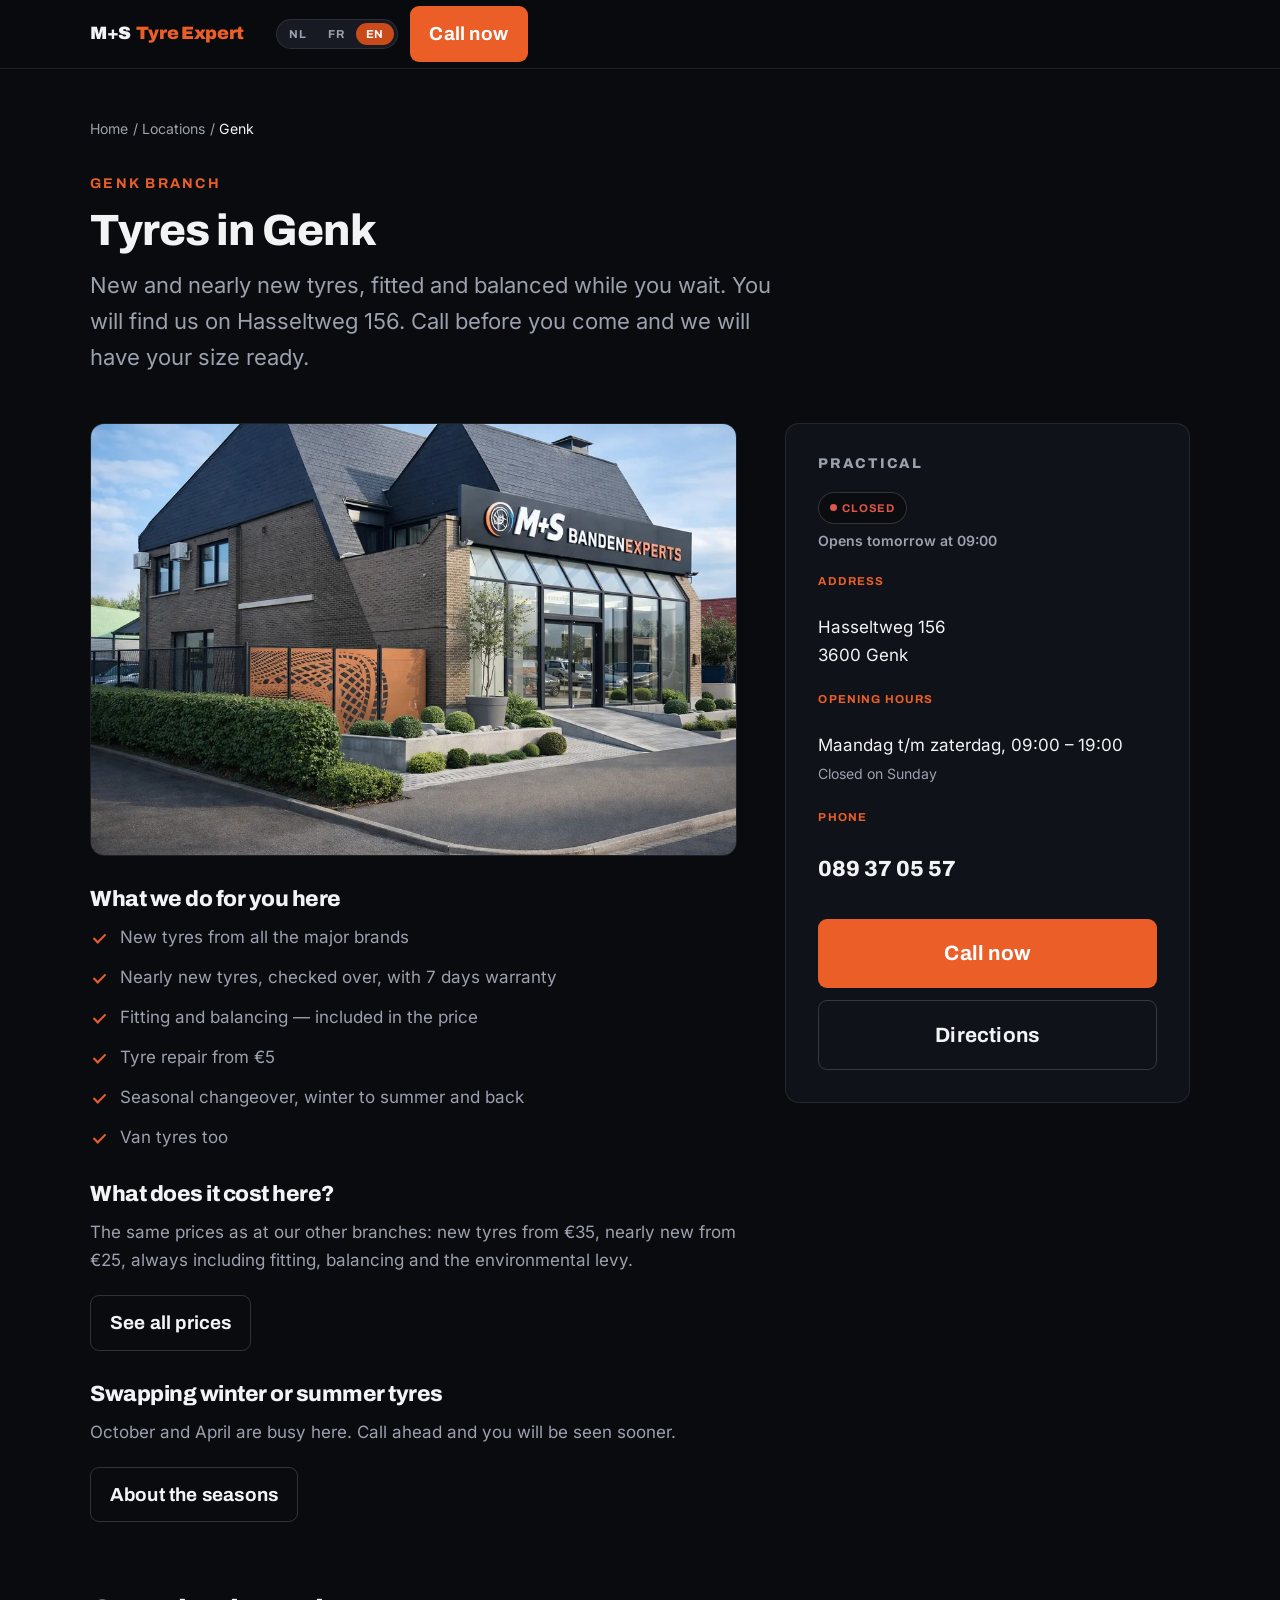
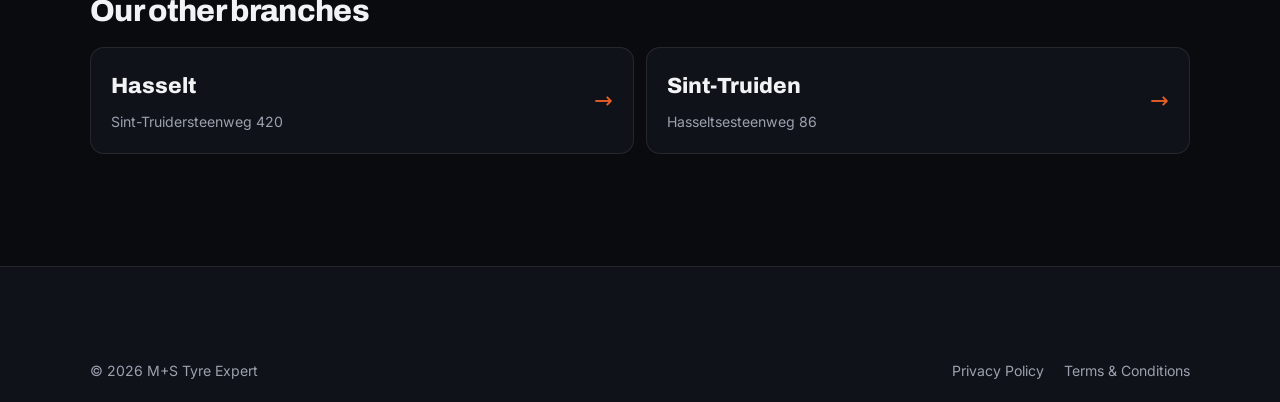
==== vestigingen/genk/index.html @ d424d013 "Vernieuwde site live zetten Vervangt de oude eenpagina-site door de versie die in de testrepo is opg" ====
<!DOCTYPE html>
<html lang="nl">
<head>
<meta charset="UTF-8">
<meta name="viewport" content="width=device-width, initial-scale=1">

<title>Banden Genk | M+S Tyre Expert, Hasseltweg 156</title>
<meta name="description" content="Banden in Genk aan de Hasseltweg 156. Nieuwe en occasiebanden vanaf €25, incl. montage en balanceren. Ma-za 09:00-19:00. Bel 089 37 05 57.">
<link rel="canonical" href="https://mstyreexperts.com/vestigingen/genk/">
<meta name="theme-color" content="#0A0B0F">

<meta property="og:type" content="website">
<meta property="og:locale" content="nl_BE">
<meta property="og:title" content="Banden Genk | M+S Tyre Expert, Hasseltweg 156">
<meta property="og:description" content="Banden in Genk aan de Hasseltweg 156. Nieuwe en occasiebanden vanaf €25, incl. montage en balanceren. Ma-za 09:00-19:00. Bel 089 37 05 57.">
<meta property="og:url" content="https://mstyreexperts.com/vestigingen/genk/">
<meta property="og:image" content="https://mstyreexperts.com/images/genk-1024.jpg">
<meta property="og:image:width" content="1024">

<link rel="icon" href="../../favicon.ico" sizes="48x48">
<link rel="icon" href="../../favicon.svg" type="image/svg+xml">
<link rel="apple-touch-icon" href="../../apple-touch-icon.png">
<link rel="preload" as="font" type="font/woff2" href="../../fonts/archivo-latin.woff2" crossorigin>
<link rel="preload" as="font" type="font/woff2" href="../../fonts/inter-latin.woff2" crossorigin>
<link rel="stylesheet" href="../../fonts.css">
<link rel="stylesheet" href="../../style.css">
</head>
<body class="legal-page" data-branch="genk">

<a class="skip-link" href="#main" data-i18n="skip_link">Naar hoofdinhoud</a>

<header class="site-header scrolled">
  <div class="wrap header-inner">
    <a href="../../index.html" class="brand" aria-label="M+S Tyre Expert">
      <span class="brand-mark">M+S</span>
      <span class="brand-word">Tyre Expert</span>
    </a>
    <div class="header-actions header-actions-legal">
      <div class="lang-switcher" role="group" aria-label="Taal / Langue / Language">
        <button type="button" onclick="changeLanguage('nl')" class="lang-btn active" lang="nl">NL</button>
        <button type="button" onclick="changeLanguage('fr')" class="lang-btn" lang="fr">FR</button>
        <button type="button" onclick="changeLanguage('en')" class="lang-btn" lang="en">EN</button>
      </div>
      <a href="tel:089370557" class="btn btn-primary btn-sm" data-i18n="btn_call_now">Bel nu</a>
    </div>
  </div>
</header>

<main id="main" class="branch-page">
  <div class="wrap">

    <nav class="crumbs" aria-label="Kruimelpad">
      <a href="../../index.html" data-i18n="crumb_home">Home</a>
      <span aria-hidden="true">/</span>
      <a href="../../index.html#vestigingen" data-i18n="crumb_branches">Vestigingen</a>
      <span aria-hidden="true">/</span>
      <span aria-current="page">Genk</span>
    </nav>

    <header class="branch-hero">
      <p class="eyebrow" data-i18n="eyebrow">Vestiging Genk</p>
      <h1 data-i18n="h1">Banden in Genk</h1>
      <p class="branch-lead" data-i18n="lead">Nieuwe en jonge occasiebanden, gemonteerd en gebalanceerd terwijl je wacht. Je vindt ons aan de Hasseltweg 156. Bel even voor je komt, dan ligt je maat klaar.</p>
    </header>

    <div class="branch-layout">

      <div class="branch-main">
        <picture class="branch-photo">
          <source type="image/webp" srcset="../../images/genk-640.webp 640w, ../../images/genk-1024.webp 1024w" sizes="(max-width: 760px) 100vw, 680px">
          <img src="../../images/genk-1024.jpg" alt="Vestiging van M+S Tyre Expert aan de Hasseltweg 156 in Genk" width="1024" height="683" fetchpriority="high" decoding="async">
        </picture>

        <section class="branch-block">
          <h2 data-i18n="what_t">Wat we hier voor je doen</h2>
          <ul class="tick-list">
            <li data-i18n="what_1">Nieuwe banden van alle grote merken</li>
            <li data-i18n="what_2">Jonge occasiebanden, nagekeken, met 7 dagen garantie</li>
            <li data-i18n="what_3">Montage en balanceren — zit in de prijs</li>
            <li data-i18n="what_4">Bandenreparatie vanaf €5</li>
            <li data-i18n="what_5">Seizoenswissel van winter naar zomer en terug</li>
            <li data-i18n="what_6">Ook camionetbanden</li>
          </ul>
        </section>

        <section class="branch-block">
          <h2 data-i18n="prices_t">Wat kost het hier?</h2>
          <p data-i18n="prices_d">Dezelfde prijzen als in onze andere vestigingen: nieuwe banden vanaf €35, jonge occasie vanaf €25, altijd inclusief montage, balanceren en milieubijdrage.</p>
          <a href="../../index.html#prijzen" class="btn btn-ghost btn-sm" data-i18n="prices_btn">Bekijk alle prijzen</a>
        </section>

        <section class="branch-block">
          <h2 data-i18n="season_t">Winter- of zomerbanden wisselen</h2>
          <p data-i18n="season_d">In oktober en april is het hier druk. Bel vooraf en je zit sneller aan de beurt.</p>
          <a href="../../index.html#seizoen" class="btn btn-ghost btn-sm" data-i18n="nav_season_link">Over de seizoenen</a>
        </section>
      </div>

      <aside class="branch-card" data-open="09:00" data-close="19:00">
        <h2 data-i18n="practical">Praktisch</h2>

        <p class="status" data-status><i></i><span data-status-text>Laden…</span></p>
        <p class="branch-when" data-status-detail></p>

        <dl class="branch-facts">
          <dt data-i18n="address_label">Adres</dt>
          <dd><address>Hasseltweg 156<br>3600 Genk</address></dd>

          <dt data-i18n="hours_label_full">Openingstijden</dt>
          <dd>Maandag t/m zaterdag, 09:00 – 19:00<br><span class="muted" data-i18n="closed_sunday">Zondag gesloten</span></dd>

          <dt data-i18n="phone_label">Telefoon</dt>
          <dd><a href="tel:089370557" class="branch-tel">089 37 05 57</a></dd>
        </dl>

        <div class="branch-card-actions">
          <a href="tel:089370557" class="btn btn-primary" data-i18n="btn_call_now">Bel nu</a>
          <a href="https://www.google.com/maps/search/?api=1&query=M+S+AUTOBANDEN+Hasseltweg+156+3600+Genk" target="_blank" rel="noopener" class="btn btn-ghost" data-i18n="route_btn">Route hierheen</a>
        </div>
      </aside>

    </div>

    <section class="branch-others">
      <h2 data-i18n="others_t">Onze andere vestigingen</h2>
      <div class="other-grid">
        <a class="other-branch" href="../hasselt/">
          <span class="other-town">Hasselt</span>
          <span class="other-street">Sint-Truidersteenweg 420</span>
          <span class="other-go" aria-hidden="true">&rarr;</span>
        </a>
        <a class="other-branch" href="../sint-truiden/">
          <span class="other-town">Sint-Truiden</span>
          <span class="other-street">Hasseltsesteenweg 86</span>
          <span class="other-go" aria-hidden="true">&rarr;</span>
        </a>
      </div>
    </section>

  </div>
</main>

<footer class="site-footer">
  <div class="wrap footer-bar">
    <p>© <span id="year">2026</span> M+S Tyre Expert</p>
    <nav class="legal-links" aria-label="Juridisch">
      <a href="../../privacy.html" data-i18n="privacy_link">Privacybeleid</a>
      <a href="../../voorwaarden.html" data-i18n="terms_link">Algemene Voorwaarden</a>
    </nav>
  </div>
</footer>

<script type="application/ld+json">
{
  "@context": "https://schema.org",
  "@graph": [
    {
      "@type": "TireShop",
      "@id": "https://mstyreexperts.com/vestigingen/genk/#shop",
      "name": "M+S Tyre Expert Genk",
      "alternateName": [
        "M+S Bandenexperts Genk"
      ],
      "url": "https://mstyreexperts.com/vestigingen/genk/",
      "image": "https://mstyreexperts.com/images/genk-1024.jpg",
      "telephone": "+3289370557",
      "parentOrganization": {
        "@id": "https://mstyreexperts.com/#org"
      },
      "address": {
        "@type": "PostalAddress",
        "streetAddress": "Hasseltweg 156",
        "postalCode": "3600",
        "addressLocality": "Genk",
        "addressCountry": "BE"
      },
      "openingHoursSpecification": [
        {
          "@type": "OpeningHoursSpecification",
          "dayOfWeek": [
            "Monday",
            "Tuesday",
            "Wednesday",
            "Thursday",
            "Friday",
            "Saturday"
          ],
          "opens": "09:00",
          "closes": "19:00"
        }
      ]
    },
    {
      "@type": "BreadcrumbList",
      "itemListElement": [
        {
          "@type": "ListItem",
          "position": 1,
          "name": "Home",
          "item": "https://mstyreexperts.com/"
        },
        {
          "@type": "ListItem",
          "position": 2,
          "name": "Genk",
          "item": "https://mstyreexperts.com/vestigingen/genk/"
        }
      ]
    }
  ]
}
</script>

<script src="../../vestiging.js" defer></script>
</body>
</html>
---- fonts.css ----
/* Zelf gehost, opgehaald met tools/fetch-fonts.py.
   Zo gaat er geen verzoek — en dus geen IP-adres van een bezoeker —
   naar Google alleen maar om de letters te laden. */

@font-face {
  font-family: 'Inter';
  font-style: normal;
  font-weight: 400 700;
  font-display: swap;
  src: url('fonts/inter-latin-ext.woff2') format('woff2');
  unicode-range: U+0100-02BA, U+02BD-02C5, U+02C7-02CC, U+02CE-02D7, U+02DD-02FF, U+0304, U+0308, U+0329, U+1D00-1DBF, U+1E00-1E9F, U+1EF2-1EFF, U+2020, U+20A0-20AB, U+20AD-20C4, U+2113, U+2C60-2C7F, U+A720-A7FF;
}

@font-face {
  font-family: 'Inter';
  font-style: normal;
  font-weight: 400 700;
  font-display: swap;
  src: url('fonts/inter-latin.woff2') format('woff2');
  unicode-range: U+0000-00FF, U+0131, U+0152-0153, U+02BB-02BC, U+02C6, U+02DA, U+02DC, U+0304, U+0308, U+0329, U+2000-206F, U+20AC, U+2122, U+2191, U+2193, U+2212, U+2215, U+FEFF, U+FFFD;
}

@font-face {
  font-family: 'Archivo';
  font-style: normal;
  font-weight: 600 900;
  font-display: swap;
  src: url('fonts/archivo-latin-ext.woff2') format('woff2');
  unicode-range: U+0100-02BA, U+02BD-02C5, U+02C7-02CC, U+02CE-02D7, U+02DD-02FF, U+0304, U+0308, U+0329, U+1D00-1DBF, U+1E00-1E9F, U+1EF2-1EFF, U+2020, U+20A0-20AB, U+20AD-20C4, U+2113, U+2C60-2C7F, U+A720-A7FF;
}

@font-face {
  font-family: 'Archivo';
  font-style: normal;
  font-weight: 600 900;
  font-display: swap;
  src: url('fonts/archivo-latin.woff2') format('woff2');
  unicode-range: U+0000-00FF, U+0131, U+0152-0153, U+02BB-02BC, U+02C6, U+02DA, U+02DC, U+0304, U+0308, U+0329, U+2000-206F, U+20AC, U+2122, U+2191, U+2193, U+2212, U+2215, U+FEFF, U+FFFD;
}
---- style.css ----
/* =========================================================================
   M+S Tyre Expert
   Opbouw: 1 tokens  2 basis  3 hulpklassen  4 knoppen  5 header
           6 hero  7 usp  8 secties  9 vestigingen  10 prijzen
           11 merken  12 cta  13 footer  14 belbalk  15 modals
   ========================================================================= */

/* 1 ----------------------------------------------------------- tokens --- */
:root {
  /* kleuren */
  --bg:        #0A0B0F;
  --bg-2:      #101219;
  --bg-3:      #171A23;
  --line:      rgba(255, 255, 255, 0.09);
  --line-str:  rgba(255, 255, 255, 0.16);
  --text:      #F2F3F5;
  --muted:     #9BA1AE;
  --brand:     #EB5E28;
  --brand-hi:  #FF7A45;
  --brand-dim: rgba(235, 94, 40, 0.14);
  --brand-deep: #C94A1A;   /* wit hierop haalt 4,69 — voor kleine vlakjes */
  --open:      #35C77E;
  --closed:    #E0564B;

  /* typografie */
  --font-display: 'Archivo', system-ui, -apple-system, sans-serif;
  --font-body:    'Inter', system-ui, -apple-system, sans-serif;

  --step--1: clamp(0.80rem, 0.77rem + 0.14vw, 0.88rem);
  --step-0:  clamp(0.95rem, 0.91rem + 0.20vw, 1.06rem);
  --step-1:  clamp(1.15rem, 1.07rem + 0.38vw, 1.38rem);
  --step-2:  clamp(1.45rem, 1.29rem + 0.78vw, 1.95rem);
  --step-3:  clamp(1.85rem, 1.55rem + 1.48vw, 2.75rem);
  --step-4:  clamp(2.30rem, 1.75rem + 2.70vw, 4.00rem);

  /* ruimte */
  --sp-1: 0.375rem;
  --sp-2: 0.75rem;
  --sp-3: 1.25rem;
  --sp-4: 2rem;
  --sp-5: 3rem;
  --sp-6: 4.5rem;
  --sp-7: 7rem;

  --wrap: 1180px;
  --gutter: clamp(1.1rem, 4vw, 2.5rem);
  --radius: 14px;
  --radius-sm: 9px;
  --ease: cubic-bezier(0.22, 0.75, 0.3, 1);

  --header-h: 68px;

  /* Knoptekst blijft op of boven 18.66px, zodat wit op oranje
     als grote tekst telt en de contrastnorm haalt. */
  --btn-text: clamp(1.18rem, 1.12rem + 0.22vw, 1.3rem);
}

/* 2 ------------------------------------------------------------ basis --- */
*, *::before, *::after { box-sizing: border-box; }

html {
  scroll-behavior: smooth;
  scroll-padding-top: calc(var(--header-h) + 12px);
  -webkit-text-size-adjust: 100%;
}

body {
  margin: 0;
  background: var(--bg);
  color: var(--text);
  font-family: var(--font-body);
  font-size: var(--step-0);
  line-height: 1.65;
  -webkit-font-smoothing: antialiased;
  overflow-x: hidden;
}

h1, h2, h3 {
  font-family: var(--font-display);
  font-weight: 800;
  line-height: 1.08;
  letter-spacing: -0.022em;
  margin: 0;
  text-wrap: balance;
}

p { margin: 0; }
img, picture, svg { display: block; max-width: 100%; }
img { height: auto; }

a { color: inherit; text-decoration: none; }

ul { margin: 0; padding: 0; list-style: none; }

address { font-style: normal; }

:focus-visible {
  outline: 2px solid var(--brand-hi);
  outline-offset: 3px;
  border-radius: 4px;
}

::selection { background: var(--brand); color: #fff; }

/* 3 ------------------------------------------------------ hulpklassen --- */
.wrap {
  width: 100%;
  max-width: var(--wrap);
  margin-inline: auto;
  padding-inline: var(--gutter);
}

.sr-only {
  position: absolute;
  width: 1px; height: 1px;
  padding: 0; margin: -1px;
  overflow: hidden;
  clip-path: inset(50%);
  white-space: nowrap;
}

.skip-link {
  position: absolute;
  left: var(--sp-3);
  top: -100px;
  z-index: 200;
  background: var(--brand-deep);
  color: #fff;
  padding: 0.7rem 1.1rem;
  border-radius: var(--radius-sm);
  font-weight: 600;
  transition: top 0.2s var(--ease);
}
.skip-link:focus { top: var(--sp-3); }

.eyebrow {
  font-family: var(--font-display);
  font-size: var(--step--1);
  font-weight: 700;
  letter-spacing: 0.16em;
  text-transform: uppercase;
  color: var(--brand);
  margin-bottom: var(--sp-2);
}

/* 4 ---------------------------------------------------------- knoppen --- */
.btn {
  display: inline-flex;
  align-items: center;
  justify-content: center;
  gap: 0.55em;
  padding: 0.8em 1.4em;
  border: 1px solid transparent;
  border-radius: var(--radius-sm);
  font-family: var(--font-display);
  font-size: var(--btn-text);
  font-weight: 700;
  letter-spacing: 0.01em;
  cursor: pointer;
  white-space: nowrap;
  transition: background 0.18s var(--ease), border-color 0.18s var(--ease),
              transform 0.18s var(--ease), color 0.18s var(--ease);
}
.btn:active { transform: translateY(1px); }

.btn .ico { width: 1.05em; height: 1.05em; fill: currentColor; flex: none; }

.btn-primary {
  background: var(--brand);
  color: #fff;
}
.btn-primary:hover { background: var(--brand-hi); }

.btn-ghost {
  background: transparent;
  border-color: var(--line-str);
  color: var(--text);
}
.btn-ghost:hover { border-color: var(--text); background: rgba(255,255,255,0.05); }

.btn-whatsapp { background: #25D366; color: #06301A; }
.btn-whatsapp:hover { background: #3BE57B; }

.btn-lg { padding: 0.9em 1.7em; font-size: clamp(1.25rem, 1.15rem + 0.4vw, 1.45rem); }
.btn-sm { padding: 0.6em 1em; font-size: 1.18rem; }

/* 5 ----------------------------------------------------------- header --- */
.site-header {
  position: sticky;
  top: 0;
  z-index: 100;
  background: rgba(10, 11, 15, 0.72);
  backdrop-filter: blur(14px);
  -webkit-backdrop-filter: blur(14px);
  border-bottom: 1px solid transparent;
  transition: background 0.25s var(--ease), border-color 0.25s var(--ease);
}
.site-header.scrolled {
  background: rgba(10, 11, 15, 0.94);
  border-bottom-color: var(--line);
}

.header-inner {
  height: var(--header-h);
  display: flex;
  align-items: center;
  gap: var(--sp-3);
}

.brand {
  font-family: var(--font-display);
  font-weight: 900;
  font-size: 1.12rem;
  letter-spacing: -0.02em;
  display: flex;
  align-items: baseline;
  gap: 0.4ch;
  flex: none;
}
.brand-mark { color: var(--text); }
.brand-word { color: var(--brand); }

.site-nav {
  display: none;
  margin-left: auto;
  gap: var(--sp-4);
  font-size: var(--step--1);
  font-weight: 500;
}
.site-nav a {
  color: var(--muted);
  position: relative;
  padding-block: 0.4rem;
  transition: color 0.18s var(--ease);
}
.site-nav a::after {
  content: '';
  position: absolute;
  left: 0; right: 0; bottom: 0;
  height: 2px;
  background: var(--brand);
  transform: scaleX(0);
  transform-origin: left;
  transition: transform 0.22s var(--ease);
}
.site-nav a:hover { color: var(--text); }
.site-nav a:hover::after,
.site-nav a.current::after { transform: scaleX(1); }
.site-nav a.current { color: var(--text); }

.header-actions {
  display: none;
  align-items: center;
  gap: var(--sp-2);
  margin-left: var(--sp-2);
}

.lang-switcher {
  display: flex;
  gap: 2px;
  padding: 3px;
  background: var(--bg-3);
  border: 1px solid var(--line);
  border-radius: 999px;
}
.lang-btn {
  appearance: none;
  border: 0;
  background: transparent;
  color: var(--muted);
  font-family: var(--font-display);
  font-size: 0.72rem;
  font-weight: 700;
  letter-spacing: 0.06em;
  padding: 0.32rem 0.6rem;
  border-radius: 999px;
  cursor: pointer;
  transition: background 0.18s var(--ease), color 0.18s var(--ease);
}
.lang-btn:hover { color: var(--text); }
.lang-btn.active { background: var(--brand-deep); color: #fff; }

.nav-toggle {
  margin-left: auto;
  width: 42px; height: 42px;
  display: grid;
  place-content: center;
  gap: 5px;
  background: transparent;
  border: 1px solid var(--line);
  border-radius: var(--radius-sm);
  cursor: pointer;
}
.nav-toggle span {
  display: block;
  width: 18px; height: 2px;
  background: var(--text);
  transition: transform 0.22s var(--ease), opacity 0.18s var(--ease);
}
.nav-toggle[aria-expanded="true"] span:nth-child(1) { transform: translateY(7px) rotate(45deg); }
.nav-toggle[aria-expanded="true"] span:nth-child(2) { opacity: 0; }
.nav-toggle[aria-expanded="true"] span:nth-child(3) { transform: translateY(-7px) rotate(-45deg); }

.mobile-nav {
  display: grid;
  grid-template-rows: 0fr;
  background: var(--bg-2);
  transition: grid-template-rows 0.3s var(--ease);
}
.mobile-nav.open { grid-template-rows: 1fr; border-top: 1px solid var(--line); }
.mobile-nav-inner { min-height: 0; overflow: hidden; }
.mobile-lang {
  margin: var(--sp-3) var(--gutter);
  width: max-content;
}
.mobile-lang .lang-btn { padding: 0.45rem 0.9rem; font-size: 0.8rem; }
.mobile-nav a {
  display: block;
  padding: 0.95rem var(--gutter);
  border-bottom: 1px solid var(--line);
  font-family: var(--font-display);
  font-weight: 600;
}
.mobile-nav a:last-child { border-bottom: 0; }

/* 6 ------------------------------------------------------------- hero --- */
.hero {
  position: relative;
  isolation: isolate;
  min-height: min(86svh, 760px);
  display: flex;
  align-items: flex-end;
  padding-block: var(--sp-6) var(--sp-6);
  margin-top: calc(var(--header-h) * -1);
  padding-top: calc(var(--header-h) + var(--sp-5));
}
.hero-img { position: absolute; inset: 0; z-index: -2; }
.hero-img img { width: 100%; height: 100%; object-fit: cover; }
.hero::after {
  content: '';
  position: absolute;
  inset: 0;
  z-index: -1;
  background:
    linear-gradient(to bottom, rgba(10,11,15,0.78) 0%, rgba(10,11,15,0.52) 38%, rgba(10,11,15,0.92) 82%, var(--bg) 100%),
    linear-gradient(to right, rgba(10,11,15,0.85) 0%, rgba(10,11,15,0.1) 70%);
}

.hero-inner { max-width: 760px; }

.hero-title {
  /* De kop noemt twee soorten banden en wordt daardoor lang. Op een
     telefoon iets kleiner, anders duwt hij de rest uit beeld. */
  font-size: clamp(1.95rem, 1.35rem + 2.9vw, 4rem);
  font-weight: 900;
  letter-spacing: -0.03em;
  margin-bottom: var(--sp-3);
}
.hero-title span, .hero-title em { display: block; font-style: normal; }
.hero-title em { color: var(--brand); }

.hero-sub {
  font-size: var(--step-1);
  color: rgba(255,255,255,0.82);
  max-width: 54ch;
  margin-bottom: var(--sp-4);
}

.hero-cta {
  display: flex;
  flex-wrap: wrap;
  gap: var(--sp-2);
  margin-bottom: var(--sp-5);
}
/* op smalle schermen even breed, anders ogen ze scheef */
@media (max-width: 479px) {
  .hero-cta .btn { flex: 1 1 100%; }
}

.hero-trust {
  display: flex;
  flex-wrap: wrap;
  gap: var(--sp-2) var(--sp-4);
  padding-top: var(--sp-3);
  border-top: 1px solid var(--line-str);
  font-size: var(--step--1);
  color: var(--muted);
}
.hero-trust li { display: flex; align-items: baseline; gap: 0.5ch; }
.hero-trust strong {
  font-family: var(--font-display);
  color: var(--text);
  font-size: var(--step-0);
}

/* 7 -------------------------------------------------------------- usp --- */
.usp-strip {
  background: var(--bg-2);
  border-block: 1px solid var(--line);
  padding-block: var(--sp-5);
}
.usp-grid {
  display: grid;
  gap: var(--sp-4);
}
.usp svg {
  width: 26px; height: 26px;
  fill: none;
  stroke: var(--brand);
  stroke-width: 1.6;
  stroke-linecap: round;
  stroke-linejoin: round;
  margin-bottom: var(--sp-2);
}
.usp h2 { font-size: var(--step-1); margin-bottom: 0.4rem; }
.usp p { color: var(--muted); font-size: var(--step--1); }

/* 8 ---------------------------------------------------------- secties --- */
.section { padding-block: var(--sp-7); }
.section-alt { background: var(--bg-2); border-block: 1px solid var(--line); }

.section-head {
  max-width: 62ch;
  margin-bottom: var(--sp-5);
}
.section-title { font-size: var(--step-3); margin-bottom: var(--sp-2); }
.section-lead { color: var(--muted); font-size: var(--step-1); }

/* 9 ------------------------------------------------------- vestigingen --- */
.branch-grid {
  display: grid;
  gap: var(--sp-3);
}

.branch {
  background: var(--bg-2);
  border: 1px solid var(--line);
  border-radius: var(--radius);
  overflow: hidden;
  display: flex;
  flex-direction: column;
  transition: border-color 0.22s var(--ease), transform 0.22s var(--ease);
}
.branch:hover { border-color: var(--line-str); transform: translateY(-3px); }

.branch-media { position: relative; aspect-ratio: 3 / 2; }
.branch-media img { width: 100%; height: 100%; object-fit: cover; }

.status {
  position: absolute;
  top: var(--sp-2);
  left: var(--sp-2);
  display: inline-flex;
  align-items: center;
  gap: 0.45em;
  padding: 0.35rem 0.7rem;
  border-radius: 999px;
  background: rgba(10, 11, 15, 0.82);
  backdrop-filter: blur(8px);
  -webkit-backdrop-filter: blur(8px);
  border: 1px solid var(--line-str);
  font-family: var(--font-display);
  font-size: 0.7rem;
  font-weight: 700;
  letter-spacing: 0.08em;
  text-transform: uppercase;
}
.status i {
  width: 7px; height: 7px;
  border-radius: 50%;
  background: var(--muted);
  flex: none;
}
.status.is-open i { background: var(--open); box-shadow: 0 0 0 3px rgba(53,199,126,0.22); }
.status.is-open { color: var(--open); }
.status.is-closed i { background: var(--closed); }
.status.is-closed { color: var(--closed); }

.branch-body {
  padding: var(--sp-3);
  display: flex;
  flex-direction: column;
  gap: 0.3rem;
  flex: 1;
}
.branch-body h3 { font-size: var(--step-2); }
.branch-body address { color: var(--muted); font-size: var(--step--1); }
.branch-hours { color: var(--muted); font-size: var(--step--1); }
.branch-phone {
  font-family: var(--font-display);
  font-weight: 700;
  font-size: var(--step-1);
  margin-block: 0.2rem;
}
.branch-phone a:hover { color: var(--brand); }
.branch-actions {
  display: flex;
  gap: var(--sp-1);
  margin-top: auto;
  padding-top: var(--sp-3);
}
.branch-actions .btn { flex: 1; }

/* 10 ---------------------------------------------------------- prijzen --- */
.price-card {
  background: var(--bg);
  border: 1px solid var(--line);
  border-radius: var(--radius);
  overflow: hidden;
}

.tabs { display: flex; border-bottom: 1px solid var(--line); }
.tab {
  flex: 1;
  appearance: none;
  background: transparent;
  border: 0;
  border-bottom: 2px solid transparent;
  color: var(--muted);
  font-family: var(--font-display);
  font-size: var(--step-0);
  font-weight: 700;
  padding: 1rem 0.75rem;
  cursor: pointer;
  transition: color 0.18s var(--ease), border-color 0.18s var(--ease), background 0.18s var(--ease);
}
.tab:hover { color: var(--text); background: rgba(255,255,255,0.03); }
.tab.active { color: var(--text); border-bottom-color: var(--brand); }

.panel { padding: var(--sp-3) var(--sp-4) var(--sp-4); }
.panel[hidden] { display: none; }

.price-table { width: 100%; border-collapse: collapse; }
.price-table th {
  text-align: left;
  font-family: var(--font-display);
  font-size: var(--step--1);
  font-weight: 700;
  letter-spacing: 0.1em;
  text-transform: uppercase;
  color: var(--muted);
  padding: 0.7rem 0;
  border-bottom: 1px solid var(--line);
}
.price-table th:last-child, .price-table td:last-child { text-align: right; }
.price-table td {
  padding: 0.85rem 0;
  border-bottom: 1px solid var(--line);
  font-variant-numeric: tabular-nums;
}
.price-table tr:last-child td { border-bottom: 0; }
.price-table td:last-child {
  font-family: var(--font-display);
  font-weight: 800;
  font-size: var(--step-1);
  color: var(--brand);
}

.price-note {
  margin-top: var(--sp-3);
  padding: 0.8rem 1rem;
  background: var(--brand-dim);
  border-left: 3px solid var(--brand);
  border-radius: 0 var(--radius-sm) var(--radius-sm) 0;
  font-size: var(--step--1);
  font-weight: 500;
}

.price-foot {
  padding: var(--sp-3) var(--sp-4);
  border-top: 1px solid var(--line);
  background: var(--bg-3);
  font-size: var(--step--1);
  color: var(--muted);
  display: grid;
  gap: 0.25rem;
}
.price-foot .accent { color: var(--brand); font-weight: 600; }

/* 11 ----------------------------------------------------------- merken --- */
.brand-row {
  display: grid;
  grid-template-columns: repeat(2, 1fr);
  gap: 1px;
  background: var(--line);
  border: 1px solid var(--line);
  border-radius: var(--radius);
  overflow: hidden;
}
.brand-row li {
  background: var(--bg);
  padding: var(--sp-5) var(--sp-2);
  text-align: center;
  font-family: var(--font-display);
  font-weight: 700;
  font-size: var(--step-0);
  letter-spacing: 0.1em;
  text-transform: uppercase;
  color: var(--muted);
  transition: color 0.2s var(--ease), background 0.2s var(--ease);
}
.brand-row li:hover { color: var(--text); background: var(--bg-3); }

/* 12 -------------------------------------------------------------- cta --- */
.cta-band {
  padding-block: var(--sp-7);
  background:
    radial-gradient(90% 130% at 50% 0%, rgba(235,94,40,0.17) 0%, transparent 62%),
    var(--bg);
  border-top: 1px solid var(--line);
  text-align: center;
}
.cta-inner { display: grid; justify-items: center; gap: var(--sp-3); }
.cta-band h2 { font-size: var(--step-3); }
.cta-band p { color: var(--muted); font-size: var(--step-1); max-width: 48ch; }
.cta-actions { display: flex; flex-wrap: wrap; gap: var(--sp-2); justify-content: center; }
.cta-hours { font-size: var(--step--1) !important; color: var(--muted); }

/* 13 ----------------------------------------------------------- footer --- */
.site-footer {
  background: var(--bg-2);
  border-top: 1px solid var(--line);
  padding-top: var(--sp-6);
  font-size: var(--step--1);
}
.footer-grid {
  display: grid;
  gap: var(--sp-5);
  padding-bottom: var(--sp-5);
}
.footer-brand .brand-mark,
.footer-brand .brand-word {
  font-family: var(--font-display);
  font-weight: 900;
  font-size: 1.2rem;
}
.footer-brand .about {
  color: var(--muted);
  margin-top: var(--sp-2);
  max-width: 44ch;
}
.footer-col h2 {
  font-size: var(--step--1);
  letter-spacing: 0.12em;
  text-transform: uppercase;
  color: var(--brand);
  margin-bottom: var(--sp-2);
}
.footer-col li { color: var(--muted); padding-block: 0.22rem; }
.footer-col a:hover { color: var(--text); }

.footer-bar {
  display: flex;
  flex-wrap: wrap;
  gap: var(--sp-2) var(--sp-3);
  justify-content: space-between;
  align-items: center;
  padding-block: var(--sp-3);
  border-top: 1px solid var(--line);
  color: var(--muted);
}
.legal { display: flex; flex-wrap: wrap; gap: var(--sp-3); }
.legal a:hover { color: var(--brand); }

/* 14 --------------------------------------------------------- belbalk --- */
.call-bar {
  position: fixed;
  left: 0; right: 0; bottom: 0;
  z-index: 90;
  display: flex;
  gap: var(--sp-2);
  padding: 0.7rem var(--gutter) calc(0.7rem + env(safe-area-inset-bottom));
  background: rgba(10, 11, 15, 0.92);
  backdrop-filter: blur(14px);
  -webkit-backdrop-filter: blur(14px);
  border-top: 1px solid var(--line);
}
.call-bar .btn-primary { flex: 1; }
.call-bar .btn-whatsapp { width: 54px; padding-inline: 0; }
.call-bar .ico { width: 1.25em; height: 1.25em; }

@media (min-width: 900px) {
  .price-layout { grid-template-columns: minmax(0, 1.45fr) minmax(0, 1fr); gap: var(--sp-4); }
}

/* maatkiezer: van velgmaat naar prijs in één tik */
.finder {
  padding: var(--sp-3) var(--sp-4);
  border-bottom: 1px solid var(--line);
  background: var(--bg-3);
}
.finder-q {
  font-family: var(--font-display);
  font-weight: 700;
  font-size: var(--step-0);
  margin-bottom: var(--sp-2);
}
.finder-sizes {
  display: flex;
  flex-wrap: wrap;
  gap: 6px;
}
.size-btn {
  appearance: none;
  display: inline-flex;
  align-items: center;
  justify-content: center;
  min-width: 3.1rem;
  padding: 0.5rem 0.6rem;
  background: var(--bg);
  border: 1px solid var(--line-str);
  border-radius: var(--radius-sm);
  color: var(--text);
  font-family: var(--font-display);
  font-size: var(--step--1);
  font-weight: 700;
  font-variant-numeric: tabular-nums;
  cursor: pointer;
  transition: background 0.16s var(--ease), border-color 0.16s var(--ease), color 0.16s var(--ease);
}
.size-btn:hover { border-color: var(--text); }
.size-btn[aria-pressed="true"] {
  background: var(--brand);
  border-color: var(--brand);
  color: #fff;
}

.finder-out:empty { display: none; }
.finder-out {
  margin-top: var(--sp-3);
  display: flex;
  flex-wrap: wrap;
  gap: var(--sp-2);
}
.finder-result {
  flex: 1 1 8rem;
  padding: 0.7rem 0.9rem;
  background: var(--bg);
  border: 1px solid var(--line);
  border-left: 3px solid var(--brand);
  border-radius: 0 var(--radius-sm) var(--radius-sm) 0;
}
.finder-result .lbl {
  display: block;
  font-size: 0.72rem;
  letter-spacing: 0.1em;
  text-transform: uppercase;
  color: var(--muted);
  margin-bottom: 0.15rem;
}
.finder-result .val {
  font-family: var(--font-display);
  font-weight: 800;
  font-size: var(--step-2);
  color: var(--brand);
  font-variant-numeric: tabular-nums;
}
.finder-result .val.none {
  font-size: var(--step--1);
  font-weight: 600;
  color: var(--muted);
}

/* 17 ------------------------------------------------- maat uitleggen --- */
.size-help {
  padding: var(--sp-4);
  background: var(--bg);
  border: 1px solid var(--line);
  border-radius: var(--radius);
}
.size-help h3 { font-size: var(--step-1); margin-bottom: var(--sp-2); }
.size-lead { color: var(--muted); font-size: var(--step--1); margin-bottom: var(--sp-3); }

.size-code {
  font-family: var(--font-display);
  font-weight: 900;
  font-size: clamp(1.6rem, 6vw, 2.2rem);
  letter-spacing: -0.01em;
  text-align: center;
  padding: var(--sp-3) var(--sp-2);
  background: var(--bg-3);
  border: 1px solid var(--line);
  border-radius: var(--radius-sm);
  margin-bottom: var(--sp-3);
}
.sc-sep { color: var(--muted); margin-inline: 0.15em; }
.sc-w { color: #6FB1FF; }
.sc-h { color: #FFC24D; }
.sc-r { color: var(--brand); }

.size-legend { display: grid; gap: var(--sp-2); margin: 0 0 var(--sp-3); }
.size-legend > div { display: flex; gap: var(--sp-2); align-items: baseline; }
.size-legend dt {
  font-family: var(--font-display);
  font-weight: 800;
  font-variant-numeric: tabular-nums;
  min-width: 2.6ch;
  flex: none;
}
.size-legend dd { margin: 0; color: var(--muted); font-size: var(--step--1); }

.size-note { color: var(--muted); font-size: var(--step--1); margin-bottom: var(--sp-3); }

/* 18 ---------------------------------------------------------- vragen --- */
.faq { margin-top: var(--sp-6); max-width: 820px; }
.faq-title { font-size: var(--step-2); margin-bottom: var(--sp-3); }

.faq-item {
  border-bottom: 1px solid var(--line);
}
.faq-item summary {
  display: flex;
  align-items: center;
  justify-content: space-between;
  gap: var(--sp-2);
  padding: 1.05rem 0;
  cursor: pointer;
  list-style: none;
  font-family: var(--font-display);
  font-weight: 600;
  font-size: var(--step-0);
  transition: color 0.16s var(--ease);
}
.faq-item summary::-webkit-details-marker { display: none; }
.faq-item summary::after {
  content: '';
  width: 10px; height: 10px;
  flex: none;
  border-right: 2px solid var(--brand);
  border-bottom: 2px solid var(--brand);
  transform: rotate(45deg) translate(-2px, -2px);
  transition: transform 0.22s var(--ease);
}
.faq-item[open] summary::after { transform: rotate(-135deg) translate(-3px, -3px); }
.faq-item summary:hover { color: var(--brand); }
.faq-item p {
  padding-bottom: 1.1rem;
  color: var(--muted);
  max-width: 68ch;
}

/* 19 ------------------------------------------------ terug naar boven --- */
.to-top {
  position: fixed;
  right: var(--gutter);
  bottom: var(--gutter);
  z-index: 80;
  width: 44px; height: 44px;
  display: grid;
  place-content: center;
  background: var(--bg-3);
  border: 1px solid var(--line-str);
  border-radius: 50%;
  cursor: pointer;
  opacity: 0;
  visibility: hidden;
  transform: translateY(8px);
  transition: opacity 0.25s var(--ease), transform 0.25s var(--ease), visibility 0.25s;
}
.to-top.show { opacity: 1; visibility: visible; transform: none; }
.to-top:hover { border-color: var(--brand); }
.to-top svg {
  width: 18px; height: 18px;
  fill: none;
  stroke: var(--text);
  stroke-width: 2;
  stroke-linecap: round;
  stroke-linejoin: round;
}
/* Op mobiel staat de belbalk al in die hoek; een tweede zwevende knop
   dekt daar de prijstabs af. Bellen wint. */
@media (max-width: 899px) { .to-top { display: none; } }

/* 20 ------------------------------------------- openingsdetail op kaart --- */
.branch-when {
  font-size: var(--step--1);
  font-weight: 600;
  min-height: 1.2em;
}
.branch-when.is-open { color: var(--open); }
.branch-when.is-closed { color: var(--muted); }

/* 21 ------------------------------------------ rustig in beeld komen --- */
.reveal {
  opacity: 0;
  transform: translateY(14px);
  transition: opacity 0.5s var(--ease), transform 0.5s var(--ease);
}
.reveal.in { opacity: 1; transform: none; }
@media (prefers-reduced-motion: reduce) {
  .reveal { opacity: 1; transform: none; transition: none; }
}

/* 22 ------------------------------------------- juridische pagina's --- */
.legal-page { padding-bottom: 0; }
.legal-page .site-header { position: sticky; }
.header-actions-legal { display: flex; }

.legal { padding-block: var(--sp-6) var(--sp-7); }

.legal-wrap {
  display: grid;
  gap: var(--sp-5);
  align-items: start;
}
@media (min-width: 960px) {
  .legal-wrap { grid-template-columns: minmax(0, 1fr) 240px; gap: var(--sp-6); }
  .legal-toc { order: 2; position: sticky; top: calc(var(--header-h) + var(--sp-3)); }
  .legal-body { order: 1; }
}

.legal-body { max-width: 68ch; }
.legal-body h1 {
  font-size: var(--step-3);
  margin-bottom: var(--sp-3);
}
.legal-lead {
  font-size: var(--step-1);
  color: var(--muted);
  margin-bottom: var(--sp-2);
}
.legal-updated {
  font-size: var(--step--1);
  color: var(--muted);
  padding-bottom: var(--sp-4);
  border-bottom: 1px solid var(--line);
  margin-bottom: var(--sp-4);
}

.legal-section { scroll-margin-top: calc(var(--header-h) + 20px); }
.legal-section + .legal-section { margin-top: var(--sp-5); }
.legal-section h2 {
  display: flex;
  align-items: baseline;
  gap: 0.7ch;
  font-size: var(--step-1);
  margin-bottom: var(--sp-2);
}
.legal-num {
  font-size: var(--step--1);
  color: var(--brand);
  font-variant-numeric: tabular-nums;
  flex: none;
}
.legal-section p { margin-bottom: var(--sp-2); color: var(--muted); }
.legal-section p:last-child { margin-bottom: 0; }
.legal-section strong { color: var(--text); font-weight: 600; }
.legal-section a {
  color: var(--brand);
  text-decoration: underline;
  text-underline-offset: 2px;
}
.legal-section a:hover { color: var(--brand-hi); }
.legal-section ul {
  display: grid;
  gap: var(--sp-2);
  margin-bottom: var(--sp-2);
}
.legal-section li {
  position: relative;
  padding-left: 1.3rem;
  color: var(--muted);
}
.legal-section li::before {
  content: '';
  position: absolute;
  left: 0; top: 0.65em;
  width: 6px; height: 6px;
  border-radius: 50%;
  background: var(--brand);
}

.legal-end {
  margin-top: var(--sp-6);
  padding: var(--sp-4);
  background: var(--bg-2);
  border: 1px solid var(--line);
  border-radius: var(--radius);
  display: flex;
  flex-wrap: wrap;
  gap: var(--sp-3);
  align-items: center;
  justify-content: space-between;
}
.legal-end p { color: var(--muted); margin: 0; }

/* inhoudsopgave */
.legal-toc {
  padding: var(--sp-3);
  background: var(--bg-2);
  border: 1px solid var(--line);
  border-radius: var(--radius);
}
.legal-toc-title {
  font-family: var(--font-display);
  font-size: var(--step--1);
  font-weight: 700;
  letter-spacing: 0.1em;
  text-transform: uppercase;
  color: var(--muted);
  margin-bottom: var(--sp-2);
}
.legal-toc ol {
  list-style: none;
  counter-reset: toc;
  margin: 0; padding: 0;
  display: grid;
  gap: 1px;
}
.legal-toc li { counter-increment: toc; }
.legal-toc a {
  display: block;
  padding: 0.4rem 0.5rem 0.4rem 2rem;
  position: relative;
  font-size: var(--step--1);
  color: var(--muted);
  border-radius: var(--radius-sm);
  transition: color 0.16s var(--ease), background 0.16s var(--ease);
}
.legal-toc a::before {
  content: counter(toc);
  position: absolute;
  left: 0.6rem;
  color: var(--brand);
  font-variant-numeric: tabular-nums;
}
.legal-toc a:hover { color: var(--text); background: rgba(255,255,255,0.04); }
.legal-toc a.current { color: var(--text); background: var(--bg-3); }

/* Merknaam, taalkeuze en de terugknop passen samen niet op een telefoon;
   laat de balk dan over twee regels lopen in plaats van eruit te steken. */
@media (max-width: 620px) {
  .legal-page .header-inner {
    height: auto;
    flex-wrap: wrap;
    padding-block: 0.65rem;
    gap: var(--sp-2);
  }
  .legal-page .brand { flex: 1 1 100%; }
  .header-actions-legal {
    width: 100%;
    margin-left: 0;
    justify-content: space-between;
  }
}

.legal-page .footer-bar { border-top: 0; }
.legal-links { display: flex; flex-wrap: wrap; gap: var(--sp-3); }
.legal-links a:hover { color: var(--brand); }

@media print {
  .legal-toc, .legal-end, .site-header { display: none !important; }
  .legal-body { max-width: none; }
  .legal-section a { color: #000; }
}

/* 23 ---------------------------------------------- pagina niet gevonden --- */
.notfound {
  min-height: 62svh;
  display: grid;
  place-items: center;
  padding-block: var(--sp-6);
}
.notfound-inner { max-width: 54ch; text-align: center; }
.notfound h1 { font-size: var(--step-3); margin-bottom: var(--sp-3); }
.notfound-lead { color: var(--muted); font-size: var(--step-1); margin-bottom: var(--sp-4); }
.notfound-actions {
  display: flex;
  flex-wrap: wrap;
  gap: var(--sp-2);
  justify-content: center;
  margin-bottom: var(--sp-5);
}
.notfound-links {
  display: flex;
  flex-wrap: wrap;
  gap: var(--sp-2) var(--sp-3);
  justify-content: center;
  padding-top: var(--sp-3);
  border-top: 1px solid var(--line);
  font-size: var(--step--1);
}
.notfound-links a { color: var(--muted); }
.notfound-links a:hover { color: var(--brand); text-decoration: underline; }

/* 24 --------------------------------------------------------- seizoen --- */
.season-grid {
  display: grid;
  gap: var(--sp-3);
  margin-bottom: var(--sp-4);
}
@media (min-width: 720px) { .season-grid { grid-template-columns: repeat(3, 1fr); } }

.season {
  padding: var(--sp-4);
  background: var(--bg);
  border: 1px solid var(--line);
  border-radius: var(--radius);
  scroll-margin-top: calc(var(--header-h) + 20px);
  transition: border-color 0.22s var(--ease), transform 0.22s var(--ease);
}
.season:hover { border-color: var(--line-str); transform: translateY(-3px); }

.season-icon {
  width: 42px; height: 42px;
  display: grid;
  place-content: center;
  border-radius: 50%;
  background: var(--brand-dim);
  margin-bottom: var(--sp-3);
}
.season-icon svg {
  width: 22px; height: 22px;
  fill: none;
  stroke: var(--brand);
  stroke-width: 1.7;
  stroke-linecap: round;
  stroke-linejoin: round;
}
.season h3 { font-size: var(--step-1); margin-bottom: 0.2rem; }
.season-when {
  font-size: var(--step--1);
  font-weight: 600;
  color: var(--brand);
  margin-bottom: var(--sp-2);
}
.season p:last-child { color: var(--muted); font-size: var(--step--1); }

.season-note {
  display: flex;
  flex-wrap: wrap;
  align-items: center;
  justify-content: space-between;
  gap: var(--sp-3);
  padding: var(--sp-4);
  background: var(--bg);
  border: 1px solid var(--line);
  border-left: 3px solid var(--brand);
  border-radius: 0 var(--radius) var(--radius) 0;
}
.season-note > div { flex: 1 1 28ch; }
.season-note h3 { font-size: var(--step-1); margin-bottom: 0.3rem; }
.season-note p { color: var(--muted); font-size: var(--step--1); }
.season-legal {
  margin-top: var(--sp-2);
  padding-top: var(--sp-2);
  border-top: 1px solid var(--line);
}

/* 25 ------------------------------------------- vestigingspagina's --- */
.branch-page { padding-block: var(--sp-5) var(--sp-7); }

.crumbs {
  display: flex;
  flex-wrap: wrap;
  gap: 0.5ch;
  font-size: var(--step--1);
  color: var(--muted);
  margin-bottom: var(--sp-4);
}
.crumbs a:hover { color: var(--brand); }
.crumbs [aria-current] { color: var(--text); }

.branch-hero { max-width: 62ch; margin-bottom: var(--sp-5); }
.branch-hero h1 { font-size: var(--step-3); margin-bottom: var(--sp-2); }
.branch-lead { color: var(--muted); font-size: var(--step-1); }

.branch-layout { display: grid; gap: var(--sp-4); align-items: start; }
@media (min-width: 900px) {
  .branch-layout { grid-template-columns: minmax(0, 1.6fr) minmax(0, 1fr); gap: var(--sp-5); }
  .branch-card { position: sticky; top: calc(var(--header-h) + var(--sp-3)); }
}

.branch-photo {
  display: block;
  border-radius: var(--radius);
  overflow: hidden;
  border: 1px solid var(--line);
  margin-bottom: var(--sp-4);
}
.branch-photo img { width: 100%; height: auto; }

.branch-block + .branch-block { margin-top: var(--sp-4); }
.branch-block h2 { font-size: var(--step-1); margin-bottom: var(--sp-2); }
.branch-block p { color: var(--muted); margin-bottom: var(--sp-3); }

.tick-list { display: grid; gap: var(--sp-2); }
.tick-list li {
  position: relative;
  padding-left: 1.9rem;
  color: var(--muted);
}
.tick-list li::before {
  content: '';
  position: absolute;
  left: 0.35rem; top: 0.45em;
  width: 7px; height: 12px;
  border-right: 2px solid var(--brand);
  border-bottom: 2px solid var(--brand);
  transform: rotate(45deg);
}

/* praktische kaart */
.branch-card {
  padding: var(--sp-4);
  background: var(--bg-2);
  border: 1px solid var(--line);
  border-radius: var(--radius);
}
.branch-card h2 {
  font-size: var(--step--1);
  letter-spacing: 0.12em;
  text-transform: uppercase;
  color: var(--muted);
  margin-bottom: var(--sp-3);
}
.branch-card .status { position: static; display: inline-flex; margin-bottom: 0.35rem; }
.branch-card .branch-when { margin-bottom: var(--sp-3); }

.branch-facts { display: grid; gap: var(--sp-3); margin: 0 0 var(--sp-4); }
.branch-facts dt {
  font-family: var(--font-display);
  font-size: 0.72rem;
  font-weight: 700;
  letter-spacing: 0.1em;
  text-transform: uppercase;
  color: var(--brand);
  margin-bottom: 0.2rem;
}
.branch-facts dd { margin: 0; color: var(--text); }
.branch-facts .muted { color: var(--muted); font-size: var(--step--1); }
.branch-tel {
  font-family: var(--font-display);
  font-weight: 800;
  font-size: var(--step-1);
}
.branch-tel:hover { color: var(--brand); }
.branch-card-actions { display: grid; gap: var(--sp-2); }

/* andere vestigingen */
.branch-others { margin-top: var(--sp-6); }
.branch-others h2 { font-size: var(--step-2); margin-bottom: var(--sp-3); }
.other-grid { display: grid; gap: var(--sp-2); }
@media (min-width: 620px) { .other-grid { grid-template-columns: repeat(2, 1fr); } }

.other-branch {
  display: grid;
  grid-template-columns: 1fr auto;
  align-items: center;
  gap: 0.3rem var(--sp-2);
  padding: var(--sp-3);
  background: var(--bg-2);
  border: 1px solid var(--line);
  border-radius: var(--radius);
  transition: border-color 0.18s var(--ease), transform 0.18s var(--ease);
}
.other-branch:hover { border-color: var(--brand); transform: translateX(3px); }
.other-town {
  font-family: var(--font-display);
  font-weight: 800;
  font-size: var(--step-1);
}
.other-street { color: var(--muted); font-size: var(--step--1); grid-column: 1; }
.other-go { grid-row: 1 / 3; grid-column: 2; color: var(--brand); font-size: 1.4rem; }

/* link vanaf de kaarten op de hoofdpagina */
.branch-more {
  display: inline-flex;
  align-items: center;
  gap: 0.4ch;
  margin-top: 0.4rem;
  font-size: var(--step--1);
  font-weight: 600;
  color: var(--brand);
}
.branch-more:hover { text-decoration: underline; }

/* 26 --------------------------------------------------------- reviews --- */
.review-summary {
  display: flex;
  flex-wrap: wrap;          /* op 320px past alles niet op één regel */
  align-items: baseline;
  gap: 0.6ch;
  color: var(--muted);
  font-size: var(--step-0);
  margin-top: var(--sp-2);
}
.review-summary strong {
  font-family: var(--font-display);
  font-size: var(--step-2);
  font-weight: 800;
  color: var(--brand);
}

.review-grid {
  display: grid;
  gap: var(--sp-3);
  margin-bottom: var(--sp-4);
}
@media (min-width: 720px) { .review-grid { grid-template-columns: repeat(auto-fit, minmax(290px, 1fr)); } }

.review {
  margin: 0;
  padding: var(--sp-4);
  background: var(--bg-2);
  border: 1px solid var(--line);
  border-radius: var(--radius);
  display: flex;
  flex-direction: column;
  gap: var(--sp-2);
}
.review-stars { display: flex; gap: 2px; font-size: 1rem; line-height: 1; }
.star { color: var(--line-str); }
.star.on { color: #F5A623; }

.review-text {
  color: var(--text);
  font-size: var(--step-0);
  line-height: 1.6;
  flex: 1;
}
.review-text::before { content: '\201C'; }
.review-text::after { content: '\201D'; }

.review-meta {
  color: var(--muted);
  font-size: var(--step--1);
  font-weight: 500;
  padding-top: var(--sp-2);
  border-top: 1px solid var(--line);
}

.review-sep { color: var(--line-str); margin-inline: 0.7ch; }
.review-readall {
  color: var(--brand);
  font-weight: 600;
  margin-left: 0.8ch;
}
.review-readall:hover { text-decoration: underline; }

/* de kaart waarmee je er zelf een achterlaat */
.review-add {
  background: transparent;
  border-style: dashed;
  border-color: var(--line-str);
}
.review-add:hover { border-color: var(--brand); }
.review-add .star.on { color: var(--line-str); }
.review-add h3 { font-size: var(--step-1); }
.review-add-d { color: var(--muted); font-size: var(--step--1); flex: 1; }
.review-add-links {
  display: flex;
  flex-wrap: wrap;
  gap: var(--sp-1);
  padding-top: var(--sp-2);
  border-top: 1px solid var(--line);
}
.review-add-links .btn { flex: 1 1 auto; }

/* ------------------------------------------------------- breakpoints --- */
@media (min-width: 560px) {
  .usp-grid   { grid-template-columns: repeat(3, 1fr); }
  .brand-row  { grid-template-columns: repeat(3, 1fr); }
}

@media (min-width: 760px) {
  .branch-grid { grid-template-columns: repeat(auto-fit, minmax(300px, 1fr)); }
  .footer-grid { grid-template-columns: 1.6fr 1fr 1fr; }
}

@media (min-width: 900px) {
  .site-nav, .header-actions { display: flex; }
  .nav-toggle, .mobile-nav, .call-bar { display: none; }
  .brand-row { grid-template-columns: repeat(6, 1fr); }
}

@media (max-width: 899px) {
  body { padding-bottom: 78px; }   /* ruimte voor de belbalk */
}

/* ------------------------------------------------- vingers, geen muis --- */
/* Op een touchscreen is alles onder ~44px lastig raken. */
@media (pointer: coarse) {
  .btn, .size-btn, .lang-btn { min-height: 44px; }
  .size-btn { min-width: 3.5rem; }
  .lang-btn { padding-inline: 1rem; }
  .faq-item summary { min-height: 44px; }
  .nav-toggle { width: 46px; height: 46px; }
}

/* ------------------------------------------------ bewegingsvoorkeur --- */
@media (prefers-reduced-motion: reduce) {
  html { scroll-behavior: auto; }
  *, *::before, *::after {
    animation-duration: 0.01ms !important;
    animation-iteration-count: 1 !important;
    transition-duration: 0.01ms !important;
  }
}

/* --------------------------------------------------------- afdrukken --- */
@media print {
  .site-header, .call-bar, .hero-img, .hero::after, .cta-actions { display: none !important; }
  body { background: #fff; color: #000; }
}
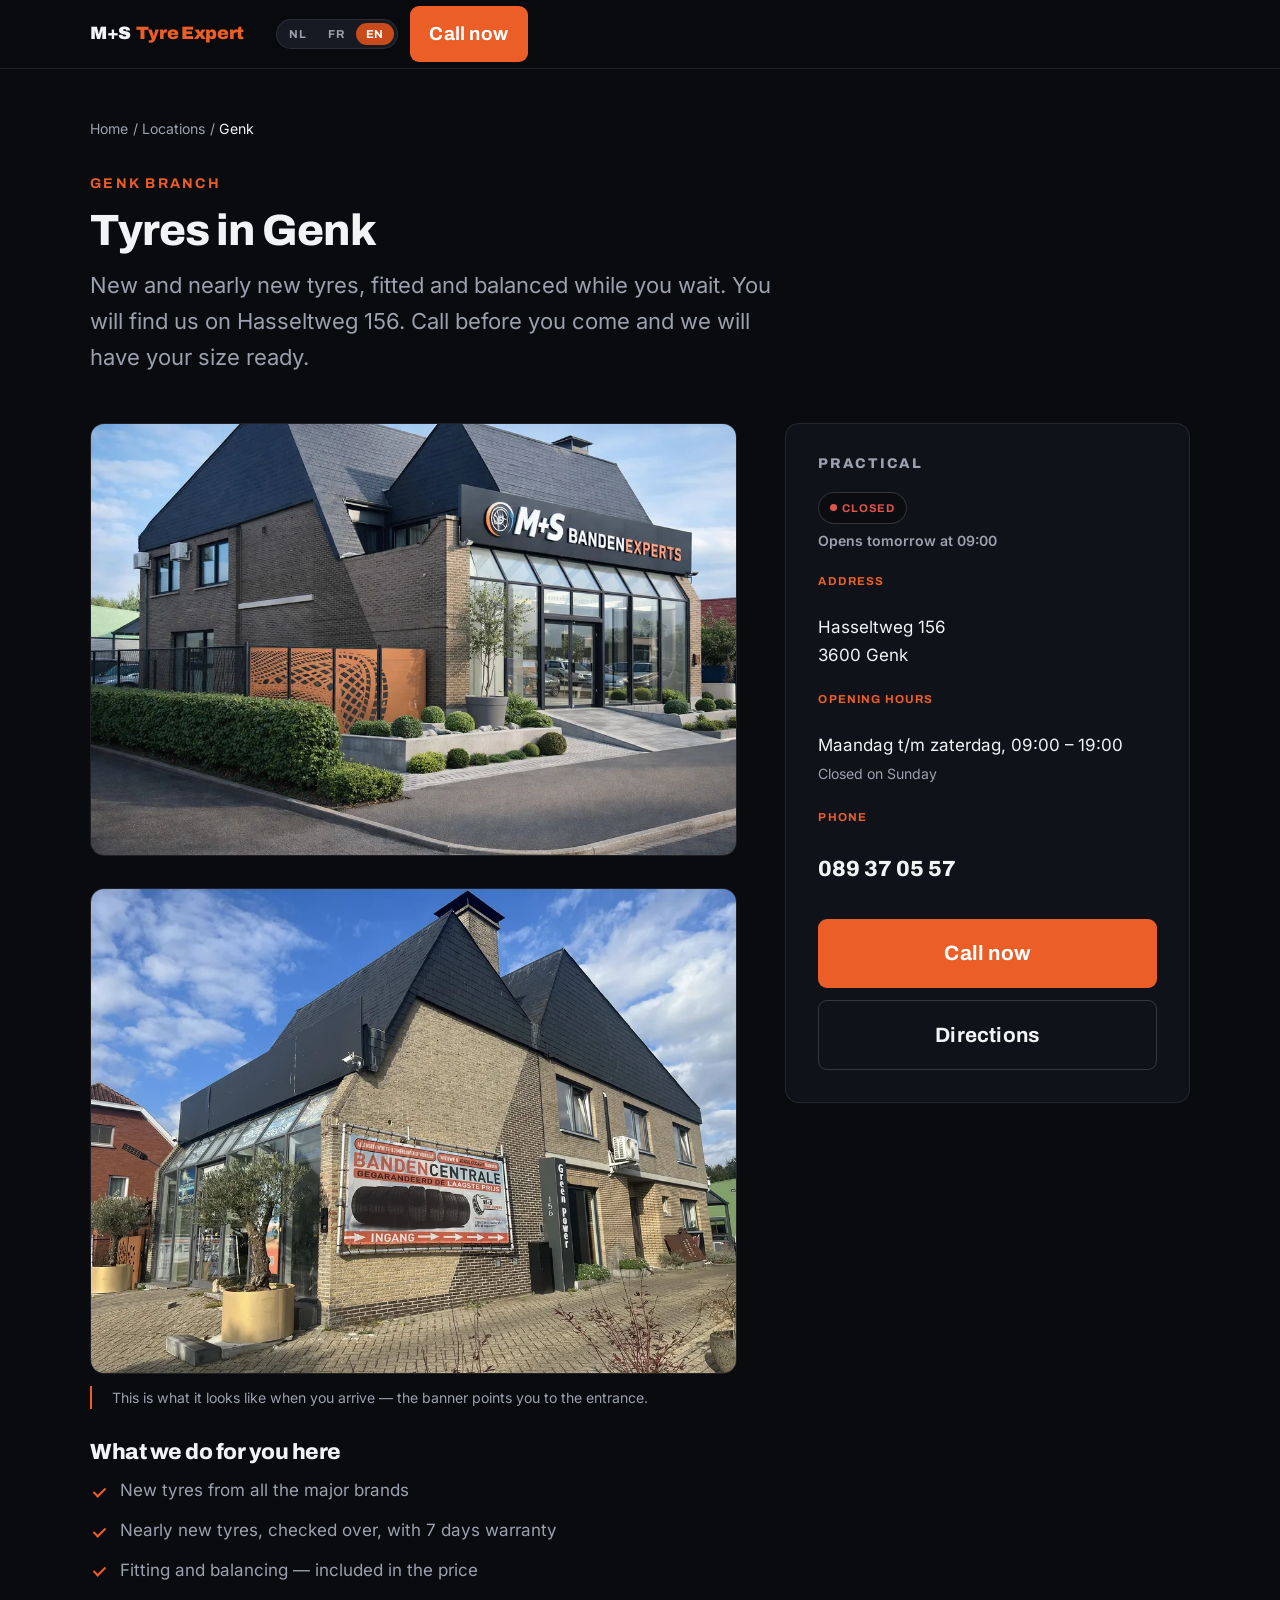
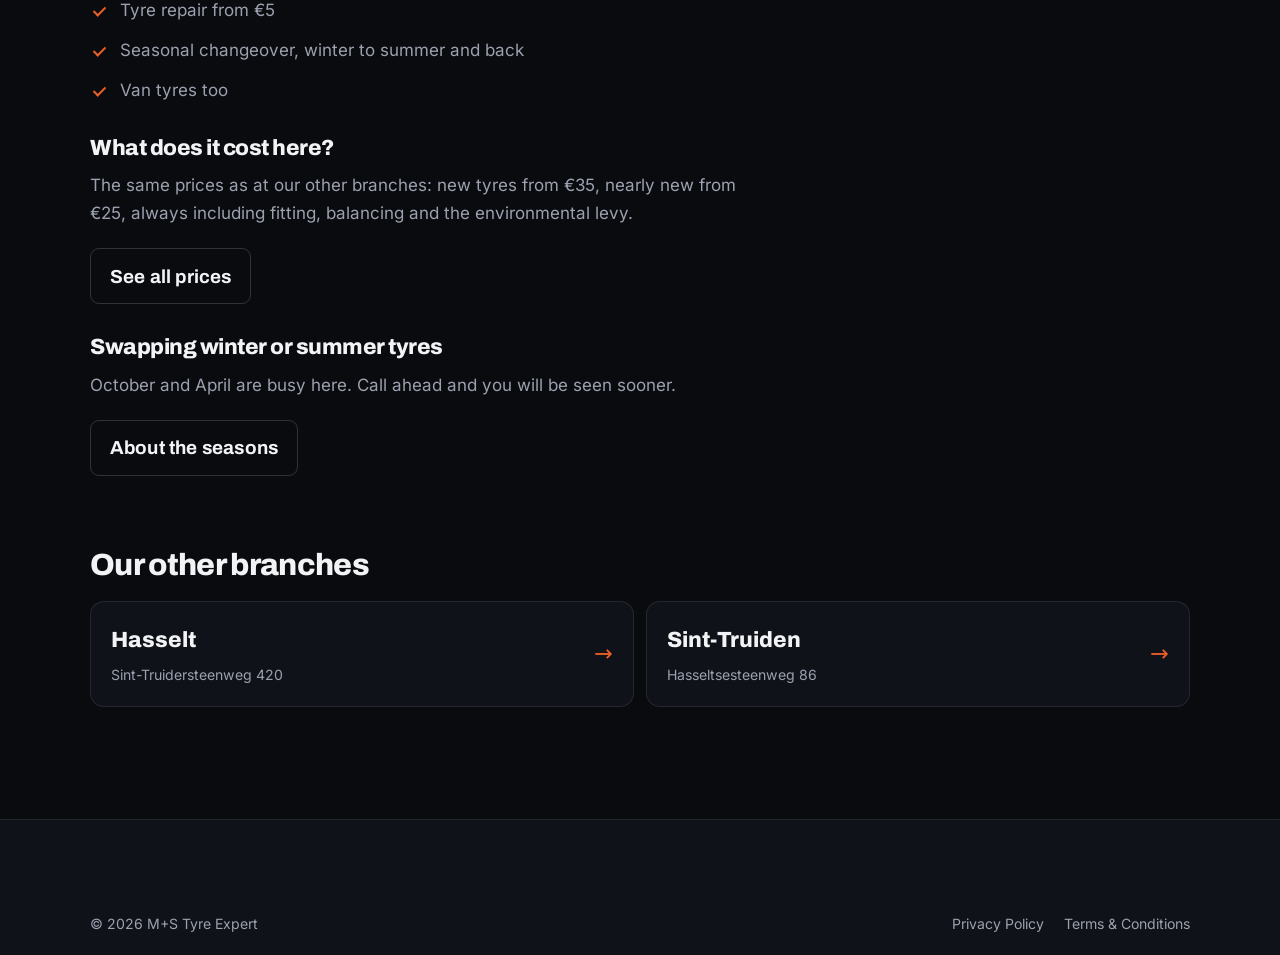
==== commit ef1a9feb: "Echte foto van de gevel in Genk op de vestigingspagina Een foto van het pand aan de Hasseltweg 156 m" ====
--- a/vestigingen/genk/index.html
+++ b/vestigingen/genk/index.html
@@ -70,6 +70,14 @@
           <source type="image/webp" srcset="../../images/genk-640.webp 640w, ../../images/genk-1024.webp 1024w" sizes="(max-width: 760px) 100vw, 680px">
           <img src="../../images/genk-1024.jpg" alt="Vestiging van M+S Tyre Expert aan de Hasseltweg 156 in Genk" width="1024" height="683" fetchpriority="high" decoding="async">
         </picture>
+
+        <figure class="branch-extra">
+          <picture>
+            <source type="image/webp" srcset="../../images/genk-gevel-640.webp 640w, ../../images/genk-gevel-1024.webp 1024w" sizes="(max-width: 760px) 100vw, 680px">
+            <img src="../../images/genk-gevel-1024.jpg" alt="Het spandoek van M+S Tyre Expert aan de gevel in Genk, met pijlen naar de ingang" width="1024" height="768" loading="lazy" decoding="async">
+          </picture>
+          <figcaption data-i18n="extra_caption">Zo ziet het eruit als je aankomt — het spandoek wijst je naar de ingang.</figcaption>
+        </figure>
 
         <section class="branch-block">
           <h2 data-i18n="what_t">Wat we hier voor je doen</h2>
--- a/style.css
+++ b/style.css
@@ -1237,6 +1237,23 @@
 .branch-tel:hover { color: var(--brand); }
 .branch-card-actions { display: grid; gap: var(--sp-2); }
 
+/* tweede foto op een vestigingspagina, met bijschrift */
+.branch-extra { margin: 0 0 var(--sp-4); }
+.branch-extra picture {
+  display: block;
+  border-radius: var(--radius);
+  overflow: hidden;
+  border: 1px solid var(--line);
+}
+.branch-extra img { width: 100%; height: auto; }
+.branch-extra figcaption {
+  margin-top: var(--sp-2);
+  padding-left: var(--sp-3);
+  border-left: 2px solid var(--brand);
+  color: var(--muted);
+  font-size: var(--step--1);
+}
+
 /* andere vestigingen */
 .branch-others { margin-top: var(--sp-6); }
 .branch-others h2 { font-size: var(--step-2); margin-bottom: var(--sp-3); }
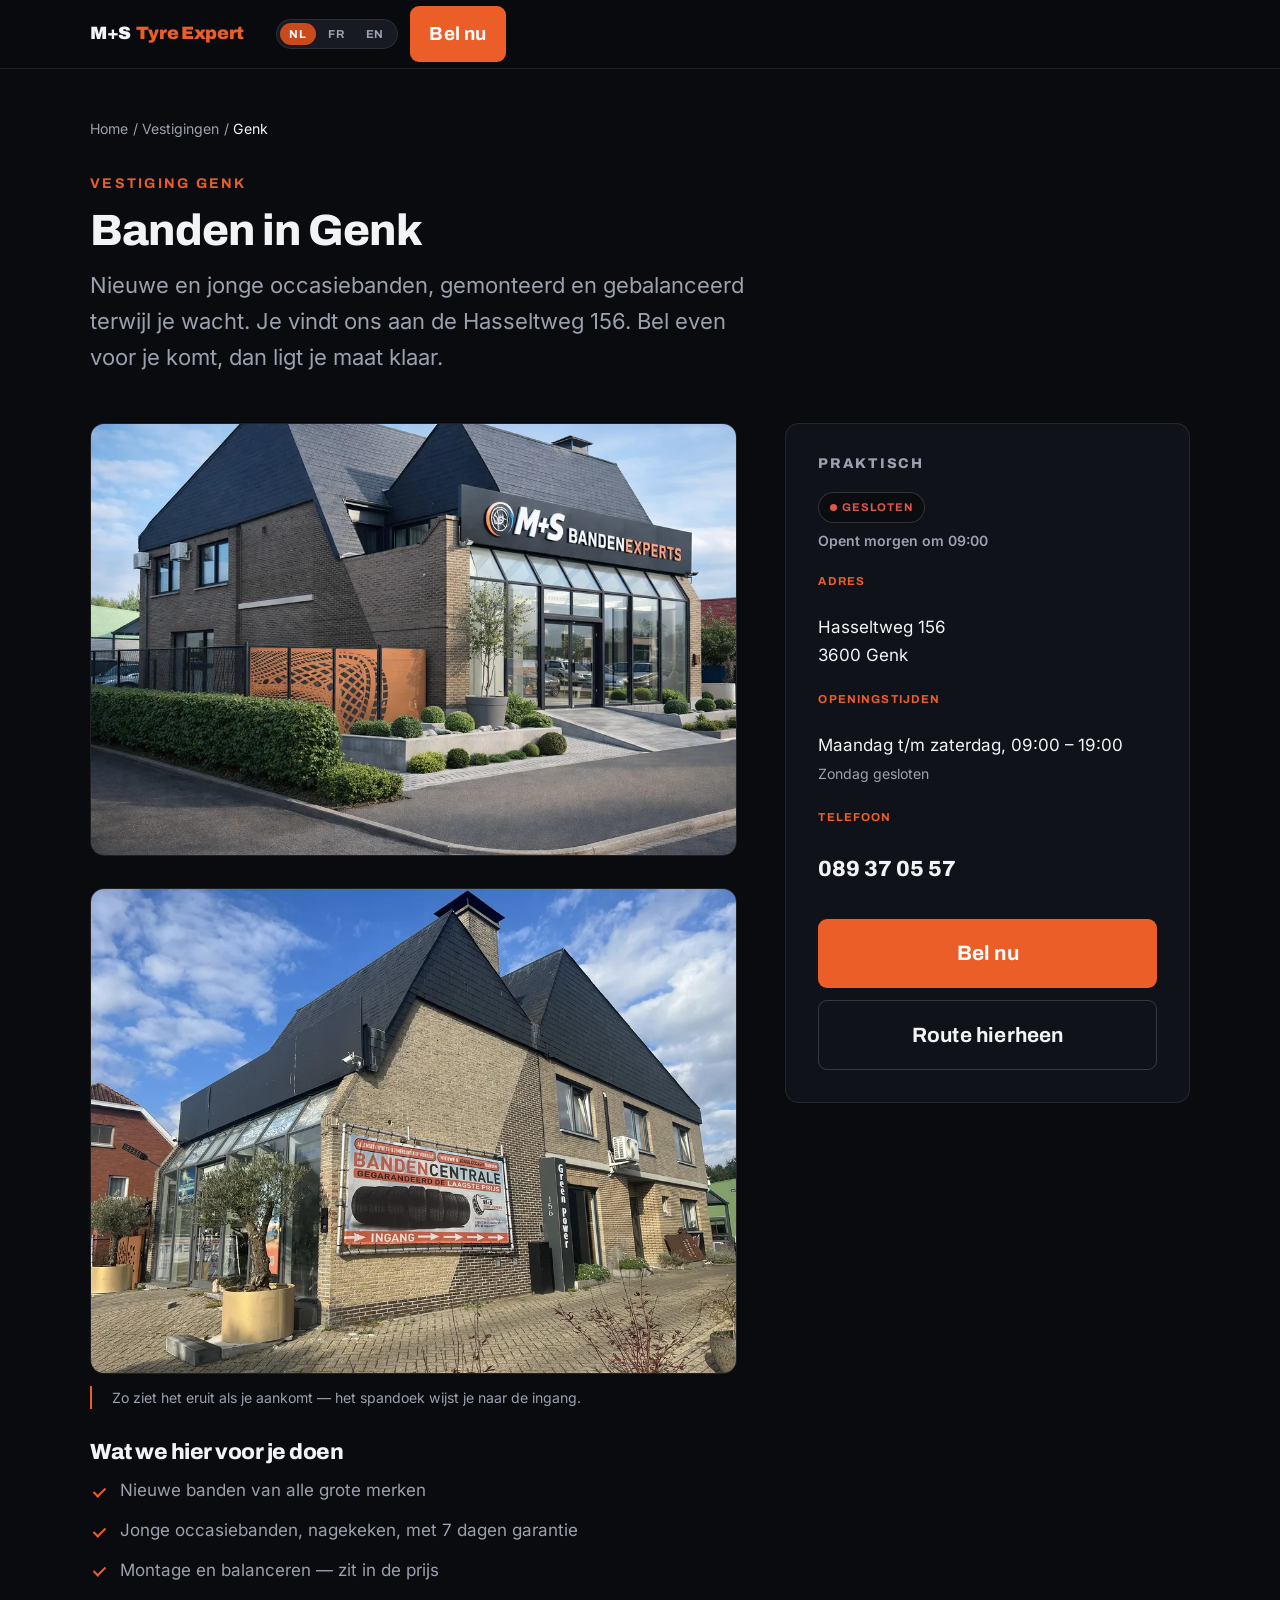
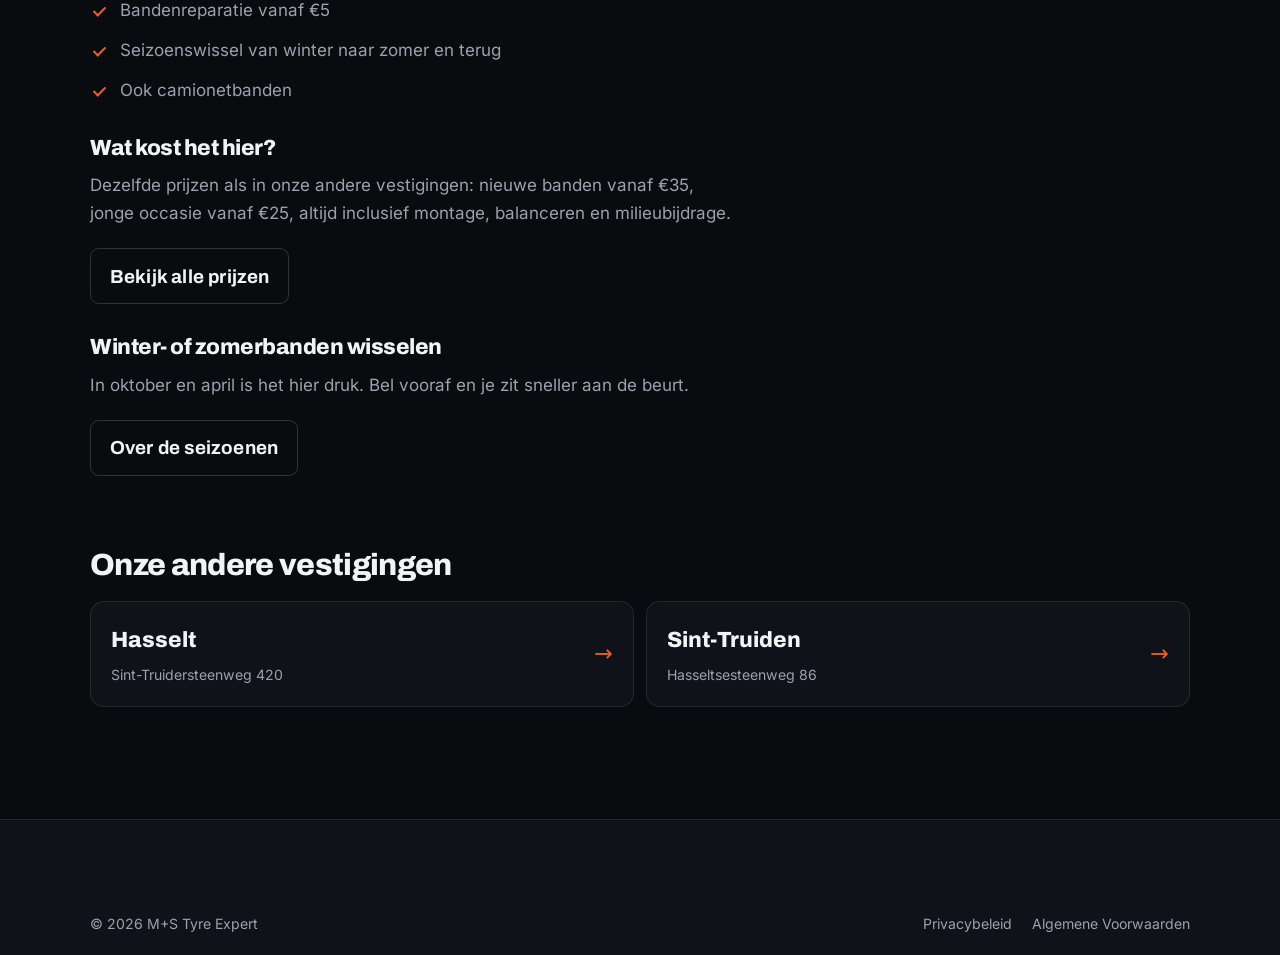
==== commit 537b18a6: "Bezoekersstatistieken aanzetten Cloudflare Web Analytics op alle zeven pagina's, met het bijbehorend" ====
--- a/vestigingen/genk/index.html
+++ b/vestigingen/genk/index.html
@@ -220,5 +220,6 @@
 </script>
 
 <script src="../../vestiging.js" defer></script>
+<script type="module" src="https://static.cloudflareinsights.com/beacon.min.js" data-cf-beacon='{"token": "d908f0917e454e6b9615497e27fa226e"}'></script>
 </body>
 </html>
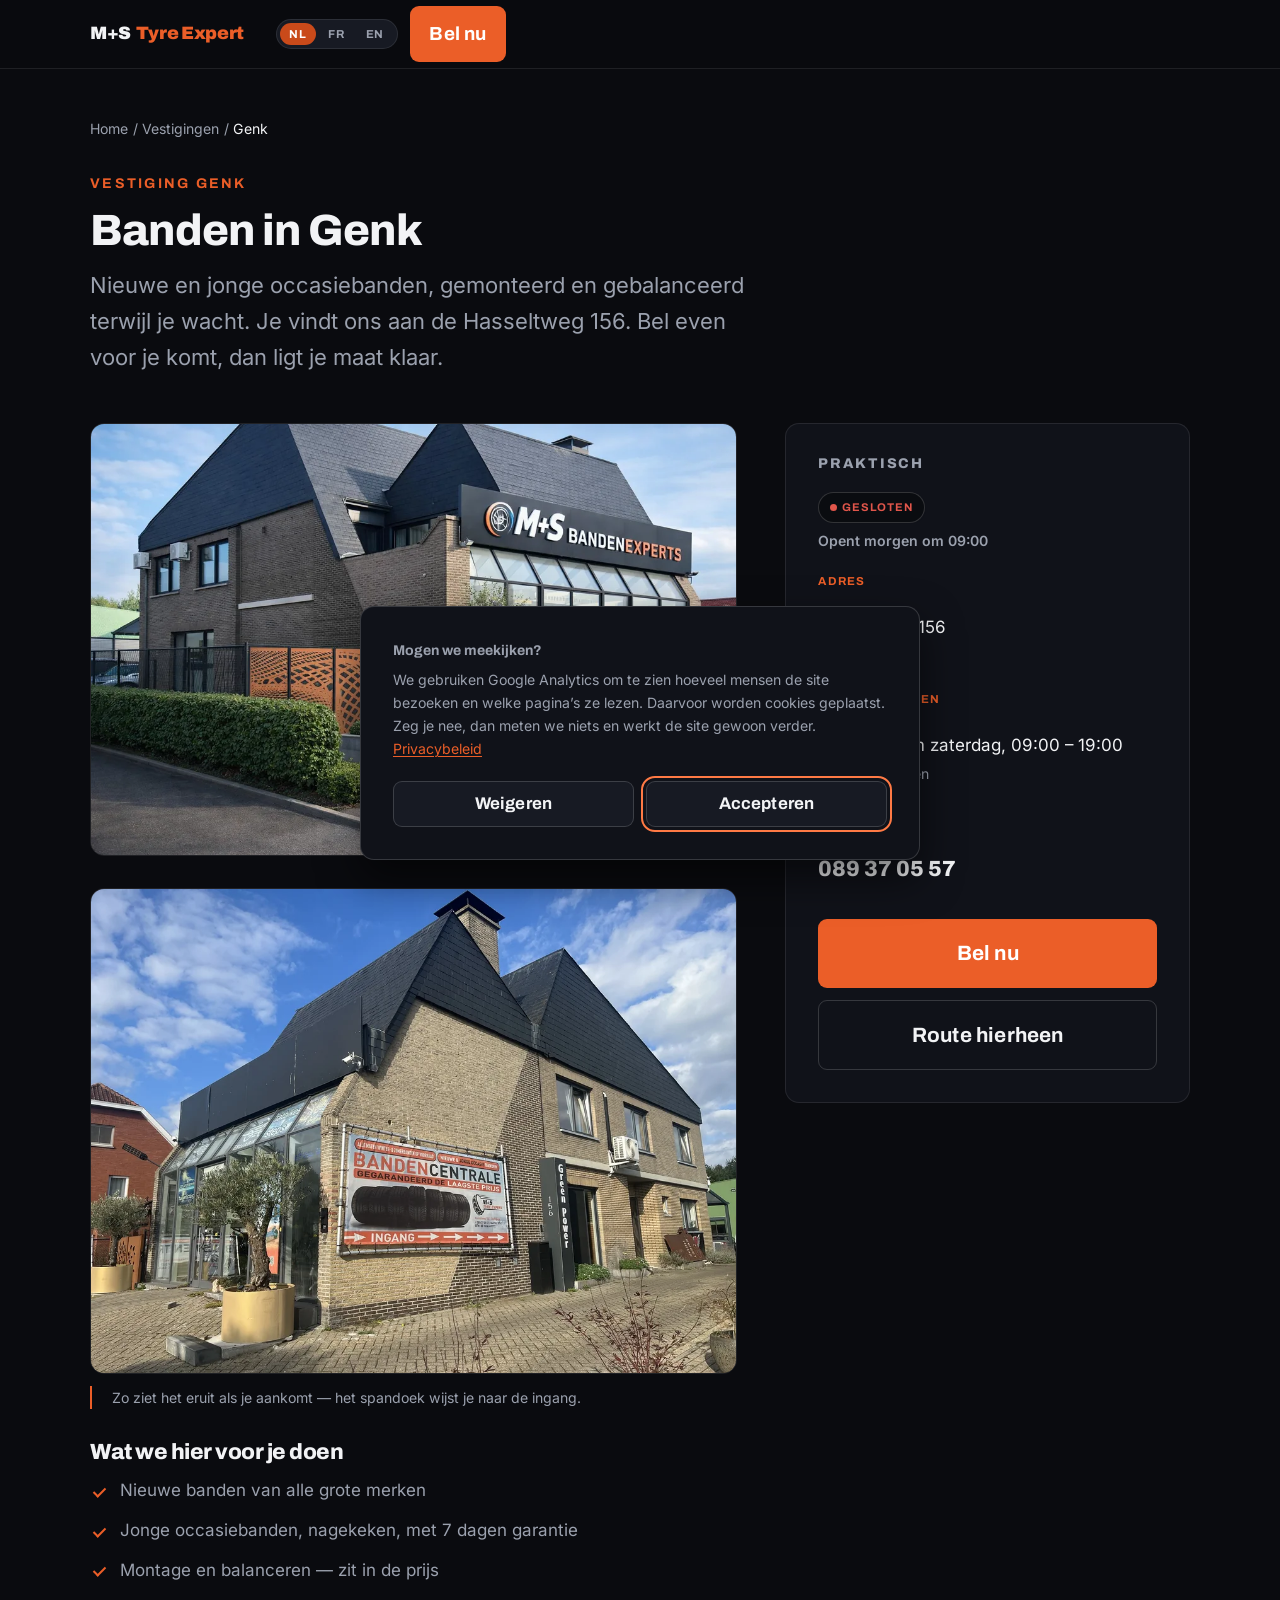
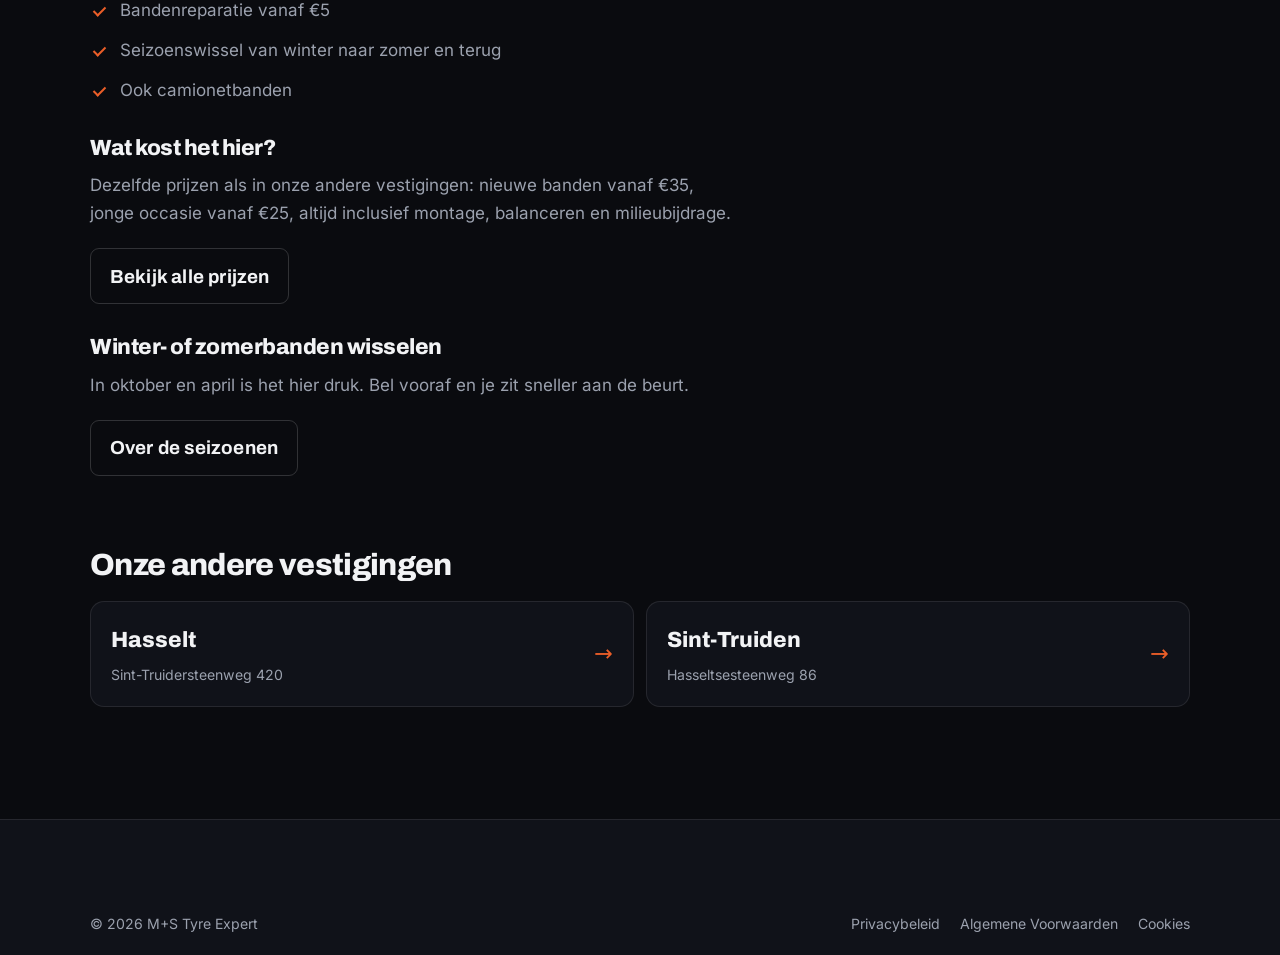
==== commit 7e2b5ce4: "Google Analytics met toestemmingsbanner Vervangt Cloudflare Web Analytics. Google Analytics zet cook" ====
--- a/vestigingen/genk/index.html
+++ b/vestigingen/genk/index.html
@@ -154,6 +154,7 @@
     <nav class="legal-links" aria-label="Juridisch">
       <a href="../../privacy.html" data-i18n="privacy_link">Privacybeleid</a>
       <a href="../../voorwaarden.html" data-i18n="terms_link">Algemene Voorwaarden</a>
+      <a href="#" data-cookie-settings>Cookies</a>
     </nav>
   </div>
 </footer>
@@ -220,6 +221,6 @@
 </script>
 
 <script src="../../vestiging.js" defer></script>
-<script type="module" src="https://static.cloudflareinsights.com/beacon.min.js" data-cf-beacon='{"token": "d908f0917e454e6b9615497e27fa226e"}'></script>
+<script src="../../consent.js" defer></script>
 </body>
 </html>
--- a/style.css
+++ b/style.css
@@ -1374,6 +1374,72 @@
 }
 .review-add-links .btn { flex: 1 1 auto; }
 
+/* 27 ------------------------------------------------- cookiebanner --- */
+.cookie-banner {
+  position: fixed;
+  left: var(--gutter);
+  right: var(--gutter);
+  bottom: var(--gutter);
+  z-index: 120;
+  max-width: 560px;
+  margin-inline: auto;
+  display: flex;
+  flex-direction: column;
+  gap: var(--sp-3);
+  padding: var(--sp-4);
+  background: var(--bg-2);
+  border: 1px solid var(--line-str);
+  border-radius: var(--radius);
+  box-shadow: 0 18px 40px rgba(0, 0, 0, 0.55);
+  animation: cookieOp 0.3s var(--ease) both;
+}
+@keyframes cookieOp {
+  from { opacity: 0; transform: translateY(14px); }
+  to   { opacity: 1; transform: none; }
+}
+@media (prefers-reduced-motion: reduce) {
+  .cookie-banner { animation: none; }
+}
+
+.cookie-titel {
+  font-family: var(--font-display);
+  font-weight: 700;
+  font-size: var(--step-1);
+  margin-bottom: 0.35rem;
+}
+.cookie-tekst p { color: var(--muted); font-size: var(--step--1); }
+.cookie-tekst a {
+  color: var(--brand);
+  text-decoration: underline;
+  text-underline-offset: 2px;
+  white-space: nowrap;
+}
+
+.cookie-knoppen {
+  display: flex;
+  flex-wrap: wrap;
+  gap: var(--sp-2);
+  justify-content: flex-end;
+}
+/* Weigeren moet even makkelijk zijn als accepteren: zelfde grootte,
+   zelfde kleur, zelfde aantal klikken. Alleen het opschrift verschilt. */
+.btn-keuze {
+  flex: 1 1 0;          /* beide even breed, los van de tekstlengte */
+  background: var(--bg-3);
+  border-color: var(--line-str);
+  color: var(--text);
+  font-size: var(--step-0);
+  padding: 0.75em 1.3em;
+}
+.btn-keuze:hover { border-color: var(--text); background: var(--bg); }
+
+/* Op een telefoon zit de belbalk onderaan; de banner gaat erboven staan
+   zodat hij de belknop nooit afdekt. */
+@media (max-width: 899px) {
+  .cookie-banner { bottom: calc(78px + var(--sp-2)); }
+  .cookie-knoppen .btn { flex: 1 1 45%; }
+}
+
 /* ------------------------------------------------------- breakpoints --- */
 @media (min-width: 560px) {
   .usp-grid   { grid-template-columns: repeat(3, 1fr); }
